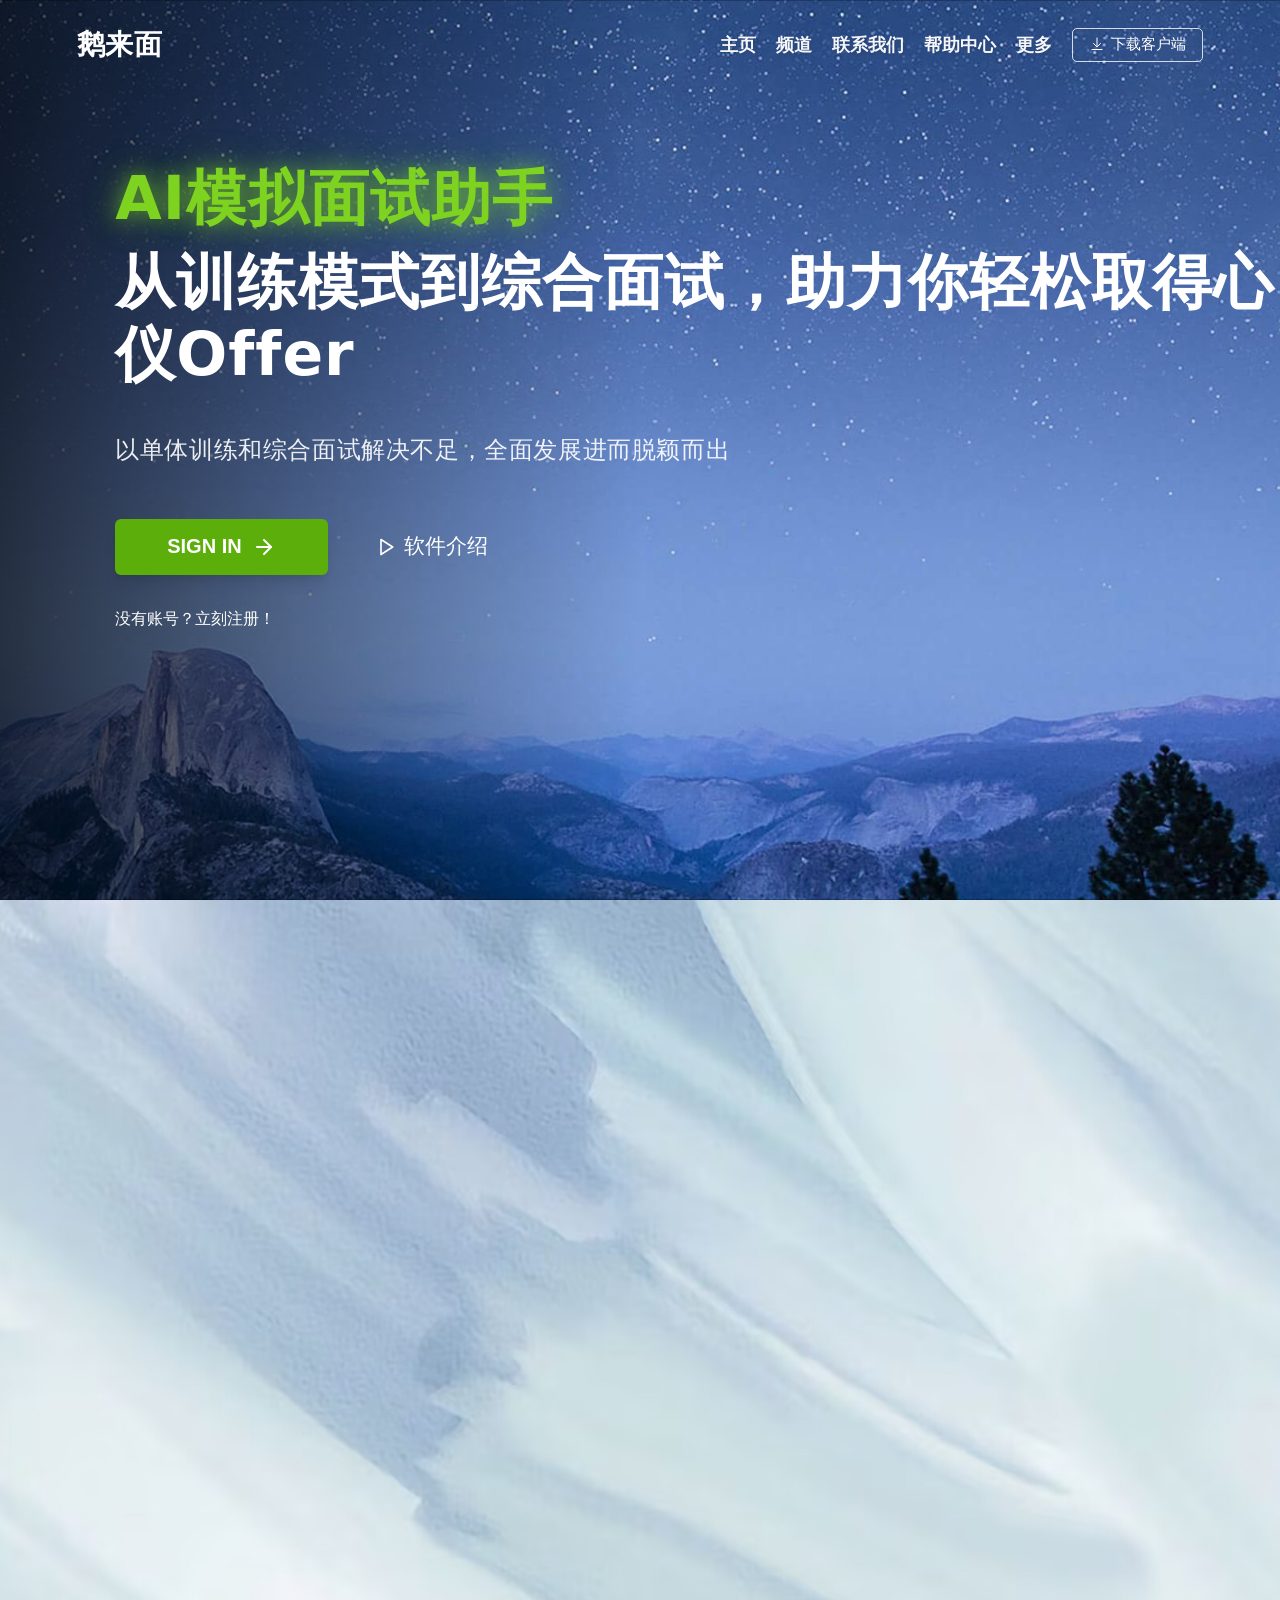
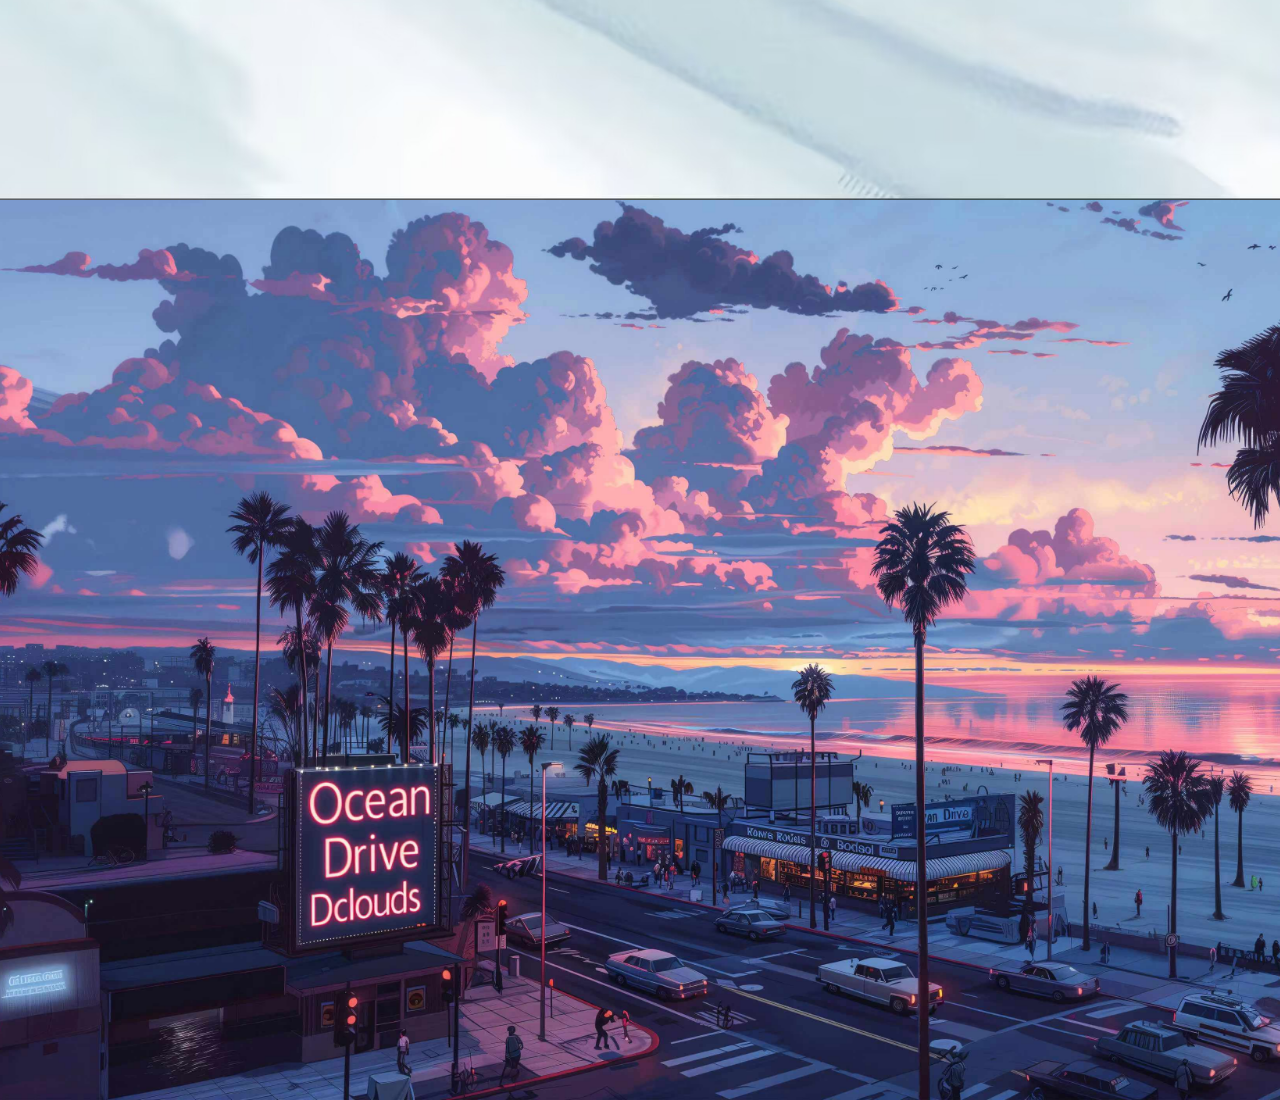
==== login-page/login.html @ 5c439daf "132 12" ====
<!doctype html>
<html lang="zh-CN">
<head>
  <meta charset="utf-8">
  <meta name="viewport" content="width=device-width, initial-scale=1">
  <title>鹅来面</title>
  <link rel="preload" as="image" href="../static/images/default-image-7(1)(1).png">
  <link rel="stylesheet" href="login.css">
</head>
<body class="page page--login">
  <div class="bg" aria-hidden="true"></div>

  <header class="header">
    <div class="header__inner">
      <div class="brand">鹅来面</div>
      <nav class="nav" aria-label="主导航">
        <ul class="nav__list">
          <li class="nav__item"><a class="nav__link" href="#">主页</a></li>
          <li class="nav__item"><a class="nav__link" href="#">频道</a></li>
          <li class="nav__item"><a class="nav__link" href="#">联系我们</a></li>
          <li class="nav__item"><a class="nav__link" href="#">帮助中心</a></li>
          <li class="nav__item"><a class="nav__link" href="#">更多</a></li>
          <li class="nav__item nav__item--download">
            <a class="nav__download" href="#" data-download-btn>
              <span class="nav__download-icon" aria-hidden="true">
                <svg width="16" height="16" viewBox="0 0 16 16" fill="none" xmlns="http://www.w3.org/2000/svg" role="img" focusable="false">
                  <path d="M8 1v8" stroke="currentColor" stroke-width="1" stroke-linecap="round"/>
                  <path d="M4.5 6.5 8 9.9l3.5-3.4" stroke="currentColor" stroke-width="1" stroke-linecap="round" stroke-linejoin="round"/>
                  <path d="M3 12.5h10" stroke="currentColor" stroke-width="1" stroke-linecap="round"/>
                </svg>
              </span>
              <span class="nav__download-text">下载客户端</span>
            </a>
          </li>
        </ul>
      </nav>
    </div>
  </header>

  <main class="hero" role="main">
    <div class="hero__content">
      <div class="hero__text-block">
        <h1 class="hero__heading-group">
          <div class="hero__title">AI模拟面试助手</div>
          <div class="hero__subtitle">从训练模式到综合面试，助力你轻松取得心仪Offer</div>
        </h1>
        <p class="hero__desc">以单体训练和综合面试解决不足，全面发展进而脱颖而出</p>
      </div>
      <div class="hero__actions">
        <button class="btn btn--primary hero__cta" type="button" data-sign-in>
          <span class="btn__text">SIGN IN</span>
          <span class="btn__icon" aria-hidden="true">
            <svg xmlns="http://www.w3.org/2000/svg" width="24" height="24" viewBox="0 0 24 24" fill="none" stroke="currentColor" stroke-width="2" stroke-linecap="round" stroke-linejoin="round" class="lucide lucide-arrow-right w-6 h-6 ml-2" aria-hidden="true"><path d="M5 12h14"></path><path d="m12 5 7 7-7 7"></path></svg>
          </span>
        </button>
        <div class="hero__intro">
          <span class="hero__intro-icon" aria-hidden="true">
            <svg xmlns="http://www.w3.org/2000/svg" width="20" height="20" viewBox="0 0 24 24" fill="none" stroke="currentColor" stroke-width="2" stroke-linecap="round" stroke-linejoin="round" class="lucide lucide-play w-5 h-5 mr-2"><polygon points="6 3 20 12 6 21 6 3"/></svg>
          </span>
          <span class="hero__intro-text">软件介绍</span>
        </div>
      </div>
      <p class="hero__register">没有账号？<a class="hero__register-link" href="#" data-register>立刻注册！</a></p>
    </div>
  </main>

  <section class="scroll-background" aria-hidden="true"></section>

  <!-- 新增：第二个滚动可见背景图 -->
  <section class="scroll-background-2" aria-hidden="true"></section>

  <!-- 登录弹窗容器 -->
  <div class="login-overlay" aria-hidden="true" id="login-overlay">
    <div class="login-card">
      <h2 class="login-title">LOGIN</h2>
      <form class="login-form" id="login-form">
        <div class="input-group">
          <input type="text" placeholder="User" class="login-input" id="email" required>
        </div>
        <div class="input-group">
          <input type="password" placeholder="Password" class="login-input" id="password" required>
          <span class="input-icon">
            <svg xmlns="http://www.w3.org/2000/svg" width="16" height="16" viewBox="0 0 24 24" fill="none" stroke="currentColor" stroke-width="2" stroke-linecap="round" stroke-linejoin="round" class="text-gray-400"><rect width="18" height="12" x="3" y="6" rx="2" ry="2"/><path d="M2 10h20"/><path d="M6 14h2"/><path d="M10 14h2"/><path d="M14 14h2"/><path d="M18 14h2"/><path d="M10 18h4"/></svg>
          </span>
        </div>
        
        <div class="login-options">
          <label class="toggle-switch">
            <input type="checkbox">
            <span class="toggle-slider"></span>
            <span class="toggle-label">REMEMBER ME</span>
          </label>
          <a href="#" class="forgot-link">FORGOT PASSWORD?</a>
        </div>

        <button type="submit" class="btn btn--primary login-submit-btn">SIGN IN</button>
      </form>
    </div>
    <!-- 点击背景返回 -->
    <div class="login-backdrop-click-area" id="login-backdrop"></div>
  </div>

  <!-- 返回顶部按钮 -->
  <button id="back-to-top" class="back-to-top" aria-label="返回顶部" hidden>
    <svg xmlns="http://www.w3.org/2000/svg" width="24" height="24" viewBox="0 0 24 24" fill="none" stroke="currentColor" stroke-width="2" stroke-linecap="round" stroke-linejoin="round">
      <path d="m18 15-6-6-6 6"/>
    </svg>
    <span class="sr-only">返回顶部</span>
  </button>

  <script src="login.js" defer></script>
</body>
</html>
---- login-page/login.css ----
/* Reset */
*,
*::before,
*::after { box-sizing: border-box }
html, body { height: 100% }
body {
  margin: 0;
  color: #fff;
  background: #000;
  font-family: -apple-system, BlinkMacSystemFont, "PingFang SC", "Noto Sans SC",
    "Source Han Sans SC", "Microsoft YaHei", system-ui, Arial, Helvetica, sans-serif;
  line-height: 1.5;
  -webkit-font-smoothing: antialiased;
  -moz-osx-font-smoothing: grayscale;
  overflow-x: hidden;
}

/* Background image + left 40% gradient mask */
.bg {
  position: absolute;
  inset: 0;
  z-index: -1;
  background-image: url("../static/images/default-image-7(1)(1).png");
  background-size: cover;
  background-position: center center;
  background-repeat: no-repeat;
}
.bg::after {
  content: "";
  position: absolute;
  left: 0;
  top: 0;
  width: 50vw; /* 左侧 50% */
  height: 100%;
  pointer-events: none;
  background: linear-gradient(90deg, rgba(0,0,0,0.7) 0%, rgba(0,0,0,0) 100%);
}

/* Header */
.header {
  position: absolute;
  left: 0;
  top: 0;
  width: 100%;
}
.header__inner {
  display: flex;
  align-items: center;
  justify-content: space-between;
  padding: 24px clamp(48px, 6vw, 80px); /* 进一步增加左右边距 */
}
.brand {
  font-weight: 800;
  font-size: clamp(22px, 2.2vw, 28px);
  color: #fff;
  letter-spacing: 0.02em;
}
.nav__list {
  display: flex;
  align-items: center;
  gap: 20px;
  flex-wrap: wrap;
  margin: 0;
  padding: 0;
  list-style: none;
}
.nav__link {
  color: #fff;
  text-decoration: none;
  font-weight: 600; /* 600-700, Semi-Bold */
  font-size: clamp(16px, 1.4vw, 18px); /* 16-18px */
  opacity: 0.95;
  text-shadow: 1px 1px 3px rgba(0,0,0,0.15); /* 柔和文字阴影 */
  -webkit-font-smoothing: antialiased; /* 抗锯齿 */
  -moz-osx-font-smoothing: grayscale;
}
.nav__link:hover { opacity: 0.8 }
.nav__item--download .nav__download {
  display: inline-flex;
  align-items: center;
  gap: 6px;
  padding: 8px 16px; /* 增加内边距，至少16px */
  border: 0.5px solid rgba(255, 255, 255, 0.8); /* 边框变细，增加透明度 */
  border-radius: 5px;
  color: #fff;
  text-decoration: none;
  font-size: clamp(14px, 1.2vw, 16px);
  line-height: 1;
}
.nav__download-icon {
  display: inline-flex;
  width: 16px;
  height: 16px;
  color: #fff;
}

/* Hero */
.hero {
  position: relative;
  min-height: 100vh;
  display: flex;
  align-items: flex-start;
  justify-content: flex-start;
}
.hero__content {
  position: relative;
  top: 18vh;
  margin-left: clamp(3.6rem, 9vw, 7.2rem); /* 1.8倍于原值: ml-8 (2rem) -> 3.6rem */
  max-width: 100%;
  padding-bottom: 80px;
  min-height: 500px;
}
.hero__text-block {
  margin-bottom: 3rem; /* mb-12 */
}
.hero__heading-group {
  margin: 0 0 2.5rem 0; /* mb-10 */
  line-height: 1.25; /* leading-tight */
}
.hero__title {
  /* text-4xl (2.25rem) to md:text-6xl (3.75rem) */
  font-size: clamp(2.25rem, 5vw, 3.75rem);
  font-weight: 700;
  margin-bottom: 0.75rem; /* mb-3 */
  color: #7ED321; /* Keeping brand color, reference had var(--color-Primary-300) */
  text-shadow: 0 0 20px rgba(126, 211, 33, 0.6), 0 0 40px rgba(126, 211, 33, 0.3), 0 0 60px rgba(126, 211, 33, 0.1);
  letter-spacing: 1.2px;
  line-height: 1.2;
}
.hero__subtitle {
  /* Reference was inside h1, text-white */
  font-size: clamp(2.25rem, 5vw, 3.75rem); /* Inherits from h1 size logic in reference structure */
  font-weight: 700;
  color: #fff;
  letter-spacing: 1px;
  line-height: 1.2;
  margin: 0;
}
.hero__desc {
  /* text-xl (1.25rem) to md:text-2xl (1.5rem) */
  font-size: clamp(1.25rem, 2vw, 1.5rem);
  margin-bottom: 3rem; /* mb-12 */
  color: rgba(255, 255, 255, 0.9); /* text-white/90 */
  max-width: 48rem; /* max-w-3xl */
  letter-spacing: 0.6px;
  line-height: 1.7;
}
.hero__actions {
  display: flex;
  flex-direction: column;
  align-items: flex-start;
  gap: 1rem; /* space-y-4 */
}
@media (min-width: 640px) {
  .hero__actions {
    flex-direction: row;
    align-items: center;
    gap: 1.5rem; /* sm:space-x-6 */
  }
}
.btn {
  appearance: none;
  border: 0;
  cursor: pointer;
  display: inline-flex;
  align-items: center;
  justify-content: center;
  gap: 0.625rem; /* 增加间距 */
  border-radius: 0.375rem; /* rounded-md */
  font-weight: 600; /* font-semibold */
  /* 字号提升1-2级: 1.125rem (18px) -> 1.25rem (20px) */
  font-size: 1.25rem;
  /* 增加padding以扩大按钮尺寸 */
  padding: 1.25rem 3.25rem;
  /* 最小尺寸控制 */
  min-width: 44px;
  min-height: 44px;
  /* 高度增加: 2.75rem -> 3.5rem (56px) */
  height: 3.5rem; 
  box-shadow: 0 10px 15px -3px rgba(0, 0, 0, 0.1), 0 4px 6px -2px rgba(0, 0, 0, 0.05); /* shadow-lg */
  transition: all 0.2s;
  width: 100%;
}
@media (min-width: 640px) {
  .btn { 
    width: auto;
    /* 桌面端最小尺寸 */
    min-width: 48px;
    min-height: 48px;
  }
}
.btn--primary {
  background: #5CAF0A; /* Matches bg-primary */
  color: #fff;
}
.btn--primary:hover { 
  filter: brightness(0.92);
  transform: scale(1.05); /* hover:scale-105 */
  box-shadow: 0 20px 25px -5px rgba(0, 0, 0, 0.1), 0 10px 10px -5px rgba(0, 0, 0, 0.04); /* hover:shadow-xl */
}

.btn__icon {
  display: inline-flex;
  align-items: center; /* 垂直居中 */
  width: 1.5rem; /* w-6 (24px), 1.25rem * 1.2 = 1.5rem */
  height: 1.5rem;
  color: #fff;
}

/* 软件介绍按钮 */
.hero__intro {
  display: inline-flex;
  align-items: center;
  gap: 0.5rem;
  font-size: 1.3rem; /* 稍微加大字号，比 1.25rem (20px) 稍大，约 20.8px */
  font-weight: 400; /* 不加粗 */
  color: #fff;
  text-decoration: none;
  cursor: pointer;
  transition: all 0.2s ease-in-out; /* 添加 transition 以支持字号和透明度的平滑过渡 */
  margin-left: 1.5rem; /* 增加离左侧（按钮）的距离，gap 之外的额外间距 */
}
.hero__intro:hover { 
  opacity: 0.8;
  transform: scale(1.05); /* 鼠标悬浮时整体微微放大，包括字号视觉效果 */
}

/* 翻转图标 */
.hero__intro-icon svg {
  transition: transform 0.3s ease-in-out;
}
.hero__intro:hover .hero__intro-icon svg,
.hero__intro-icon.rotate-down svg {
  transform: rotate(90deg);
}

.hero__intro-icon {
  display: inline-flex;
  width: 1.25rem; /* w-5 */
  height: 1.25rem; /* h-5 */
  color: #fff;
}

.hero__register {
  margin-top: 1.5rem; /* mt-6 */
  font-size: 1rem; /* text-base */
  color: #fff;
}
.hero__register-link {
  color: #fff;
  text-decoration: none; /* 移除默认下划线 */
  cursor: pointer;
  display: inline-flex;
  align-items: center;
  justify-content: center;
  height: 2.5rem; /* h-10 */
  padding: 0.5rem 0; /* 移除左右内边距，使内容宽度仅包含文字 */
  font-weight: 500; /* font-medium */
  position: relative;
}

.hero__register-link::after {
  content: '';
  position: absolute;
  left: 0;
  bottom: 0.5rem; /* 调整下划线位置 */
  width: 0;
  height: 1px;
  background-color: #fff;
  transition: width 0.3s ease-in-out;
}

.hero__register-link:hover::after {
  width: 100%;
}

.hero__register-link:hover {
  text-decoration: none;
}

/* Responsive ≤768px */
@media (max-width: 768px) {
  .header__inner { padding: 14px 20px }
  .nav__list { gap: 12px }
  .nav__item--download .nav__download { 
    padding: 6px 12px; /* 移动端适配为12px */
  }
  .hero__content { 
    top: 16vh; 
    margin-left: 20px; 
    max-width: 90vw;
    min-height: auto; /* 移动端重置高度 */
    padding-bottom: 40px; /* 移动端减少底部间距 */
  }
}

/* Reduce motion */
@media (prefers-reduced-motion: reduce) {
  * { scroll-behavior: auto }
}

/* Scroll Background Section */
.scroll-background {
  min-height: 100vh;
  width: 100%;
  position: relative;
  z-index: 0; /* Ensure it sits above the fixed -1 background */
  background-color: #000; /* Fallback color */
  background-size: cover;
  background-position: center;
  background-repeat: no-repeat;
  /* Image will be loaded via JS to avoid initial performance hit */
}

.scroll-background.lazy-loaded {
  background-image: url("../static/images/FF614036F16DA37A6AE159D0ECF5AD01.jpg");
}

/* Animation Classes */
.slide-out-left {
  transform: translateX(-120vw) !important;
  opacity: 0;
  transition: transform 400ms ease-out, opacity 400ms ease-out;
}

.slide-out-right {
  transform: translateX(120vw) !important;
  opacity: 0;
  transition: transform 400ms ease-out, opacity 400ms ease-out;
}

/* Background Animation */
.bg {
  transition: transform 400ms ease;
  transform-origin: center center;
}

.bg.bg-animate {
  transform: scale(1.08); /* 放大 1.05-1.08 */
  filter: brightness(1.1); /* 恢复明亮 */
}

.bg::after {
  transition: width 400ms linear; /* 线性擦除 */
}

.bg.bg-animate::after {
  width: 0; /* 宽度变0，从左到右擦除？不，原样式 left:0 width:50vw */
  /* 如果要从右向左擦除，即左边不动，右边收缩。width 变 0 即可。 */
  /* 原始：left:0, width: 50vw. 变 width:0 -> 向左收缩。符合 "从右向左执行线性擦除" */
}

/* Login Overlay & Card - Pixel Perfect Implementation */
.login-overlay {
  position: fixed;
  inset: 0;
  z-index: 1000;
  display: flex;
  align-items: center;
  justify-content: center;
  opacity: 0;
  pointer-events: none;
  transition: opacity 150ms ease;
  background-color: transparent; /* No background color on overlay itself */
}

.login-overlay.is-active {
  opacity: 1;
  pointer-events: auto;
}

.login-backdrop-click-area {
  position: absolute;
  inset: 0;
  z-index: -1;
}

.login-card {
  background: #FFFFFF;
  border-radius: 8px; /* Small radius ~8-12px */
  padding: 48px 100px; /* Increased padding again (80px -> 100px) */
  width: 568px; /* Increased width (528px -> 568px) to maintain content width */
  max-width: 90vw;
  box-shadow: 0 10px 30px rgba(0,0,0,0.08); /* Subtle shadow */
  transform: scale(0.9);
  opacity: 0;
  transition: transform 150ms ease-out, opacity 150ms ease-out;
  text-align: center;
  display: flex;
  flex-direction: column;
}

.login-overlay.is-active .login-card {
  transform: scale(1.25); /* 等比例放大 1.25 倍 */
  opacity: 1;
}

.login-title {
  font-family: sans-serif;
  font-size: 32px; /* Large ~28-34px */
  font-weight: 800; /* Heavy bold */
  color: #1E2326; /* Dark gray/black */
  margin: 0 0 36px 0; /* ~30-40px spacing */
  letter-spacing: 2px;
  text-transform: uppercase;
  line-height: 1.2;
}

.input-group {
  position: relative;
  margin-bottom: 16px; /* ~12-16px vertical gap */
  width: 100%;
}

.login-input {
  width: 100%;
  height: 48px; /* ~44-50px */
  border-radius: 24px; /* Fully rounded pill */
  border: none;
  background: #F2F4F6; /* Very light gray */
  padding: 0 24px; /* Horizontal padding */
  font-family: sans-serif;
  font-size: 14px;
  color: #333333;
  outline: none;
  transition: background-color 0.2s;
}

.login-input:hover {
  background: #E8EAEC;
  box-shadow: 0 0 0 1px rgba(0,0,0,0.05);
}

.login-input:focus {
  background: #E8EAEC;
}

/* Hide icon when input has content */
.login-input:not(:placeholder-shown) + .input-icon {
  display: none;
}

.login-input::placeholder {
  color: #AEB5BB; /* Mid-gray placeholder */
}

.input-icon {
  position: absolute;
  right: 20px;
  top: 50%;
  transform: translateY(-50%);
  color: #AEB5BB; /* Light gray icon */
  display: flex;
  pointer-events: none;
}

.login-options {
  display: flex;
  align-items: center;
  justify-content: space-between;
  margin: 20px 0 28px 0; /* ~20px top, ~28px bottom */
  padding: 0 4px;
  width: 100%;
}

.toggle-switch {
  display: flex;
  align-items: center;
  gap: 10px;
  cursor: pointer;
}

.toggle-switch input {
  display: none;
}

.toggle-slider {
  width: 32px;
  height: 18px;
  background: #E2E5E8; /* Light gray track */
  border-radius: 9px;
  position: relative;
  transition: background 0.2s;
}

.toggle-slider::before {
  content: '';
  position: absolute;
  left: 2px;
  top: 2px;
  width: 14px;
  height: 14px;
  background: #FFFFFF;
  border-radius: 50%;
  transition: transform 0.2s;
  box-shadow: 0 1px 2px rgba(0,0,0,0.1);
}

.toggle-switch input:checked + .toggle-slider {
  background: #22C45F; /* Active green */
}

.toggle-switch input:checked + .toggle-slider::before {
  transform: translateX(14px);
}

.toggle-label {
  font-size: 11px;
  font-weight: 600;
  color: #B9C0C6; /* Light gray text */
  letter-spacing: 0.5px;
  text-transform: uppercase;
}

.forgot-link {
  font-size: 11px;
  font-weight: 700;
  color: #25C4A0; /* Teal/Green accent */
  text-decoration: none;
  letter-spacing: 0.5px;
  text-transform: uppercase;
  transition: color 0.2s;
}

.forgot-link:hover {
  color: #1EA882;
}

.login-submit-btn {
  width: 100%;
  height: 48px; /* ~48-56px */
  border-radius: 24px; /* Fully rounded pill */
  font-family: sans-serif;
  font-size: 14px;
  font-weight: 700;
  letter-spacing: 1px;
  text-transform: uppercase;
  background: #22C45F; /* Vibrant green */
  color: #FFFFFF;
  border: none;
  cursor: pointer;
  box-shadow: 0 4px 12px rgba(34, 196, 95, 0.25);
  transition: background-color 0.2s, transform 0.1s;
}

.login-submit-btn:hover {
  background: #1EB055;
  transform: translateY(-1px);
}

.login-submit-btn:active {
  transform: translateY(0);
}

/* Responsive Breakpoints */
@media (max-width: 768px) {
  .login-card {
    width: 90vw;
    padding: 40px 32px;
  }
  /* 移动端保持原始比例，避免溢出 */
  .login-overlay.is-active .login-card {
    transform: scale(1);
  }
  .login-title {
    font-size: 28px;
    margin-bottom: 28px;
  }
}

@media (max-width: 375px) {
  .login-card {
    padding: 32px 24px;
  }
  .login-title {
    font-size: 24px;
    margin-bottom: 24px;
  }
  .login-input, .login-submit-btn {
    height: 44px;
  }
}

/* Second Scroll Background Section */
.scroll-background-2 {
  min-height: 100vh;
  width: 100%;
  position: relative;
  z-index: 0;
  background-color: #000;
  background-size: cover;
  background-position: center;
  background-repeat: no-repeat;
}

.scroll-background-2.lazy-loaded {
  background-image: url("../static/images/【哲风壁纸】2024-10-23 19_59_25(1).png");
}

/* 返回顶部按钮 */
.back-to-top {
  position: fixed;
  bottom: 2rem;
  right: 2rem;
  z-index: 9999; /* 层级最高 */
  width: 3rem;
  height: 3rem;
  padding: 0;
  border: none;
  border-radius: 50%;
  background-color: rgba(255, 255, 255, 0.8); /* 80% 不透明度白色 */
  color: #333; /* 图标颜色改为深色以适应白色背景 */
  cursor: pointer;
  box-shadow: 0 4px 12px rgba(0, 0, 0, 0.15); /* 调整阴影 */
  display: flex;
  align-items: center;
  justify-content: center;
  opacity: 0;
  transform: translateY(20px);
  transition: opacity 0.3s ease, transform 0.3s ease, background-color 0.3s ease; /* 确保背景色过渡平滑 */
  pointer-events: none; /* 隐藏时不可点击 */
}

.back-to-top[hidden] {
  display: flex; /* 保持 flex 布局，通过 opacity 控制显示 */
}

.back-to-top.is-visible {
  opacity: 1;
  transform: translateY(0);
  pointer-events: auto;
}

.back-to-top:hover {
  background-color: rgba(255, 255, 255, 0.5); /* 悬浮时 50% 不透明度 */
  transform: translateY(-2px); /* 悬停上浮动效 */
  box-shadow: 0 6px 16px rgba(0, 0, 0, 0.2);
}

.back-to-top:active {
  transform: translateY(0);
  background-color: rgba(255, 255, 255, 0.6);
}

/* 优化 SVG 图标 */
.back-to-top svg {
  width: 24px;
  height: 24px;
  stroke-width: 2.5; /* 加粗线条 */
  stroke-linecap: round;
  stroke-linejoin: round;
  transition: transform 0.2s ease;
}

.back-to-top:hover svg {
  transform: scale(1.1); /* 悬浮时轻微放大 */
}

/* 辅助类：仅屏幕阅读器可见 */
.sr-only {
  position: absolute;
  width: 1px;
  height: 1px;
  padding: 0;
  margin: -1px;
  overflow: hidden;
  clip: rect(0, 0, 0, 0);
  white-space: nowrap;
  border-width: 0;
}

/* 响应式调整 */
@media (max-width: 768px) {
  .back-to-top {
    bottom: 1.5rem;
    right: 1.5rem;
    width: 2.5rem;
    height: 2.5rem;
  }
}
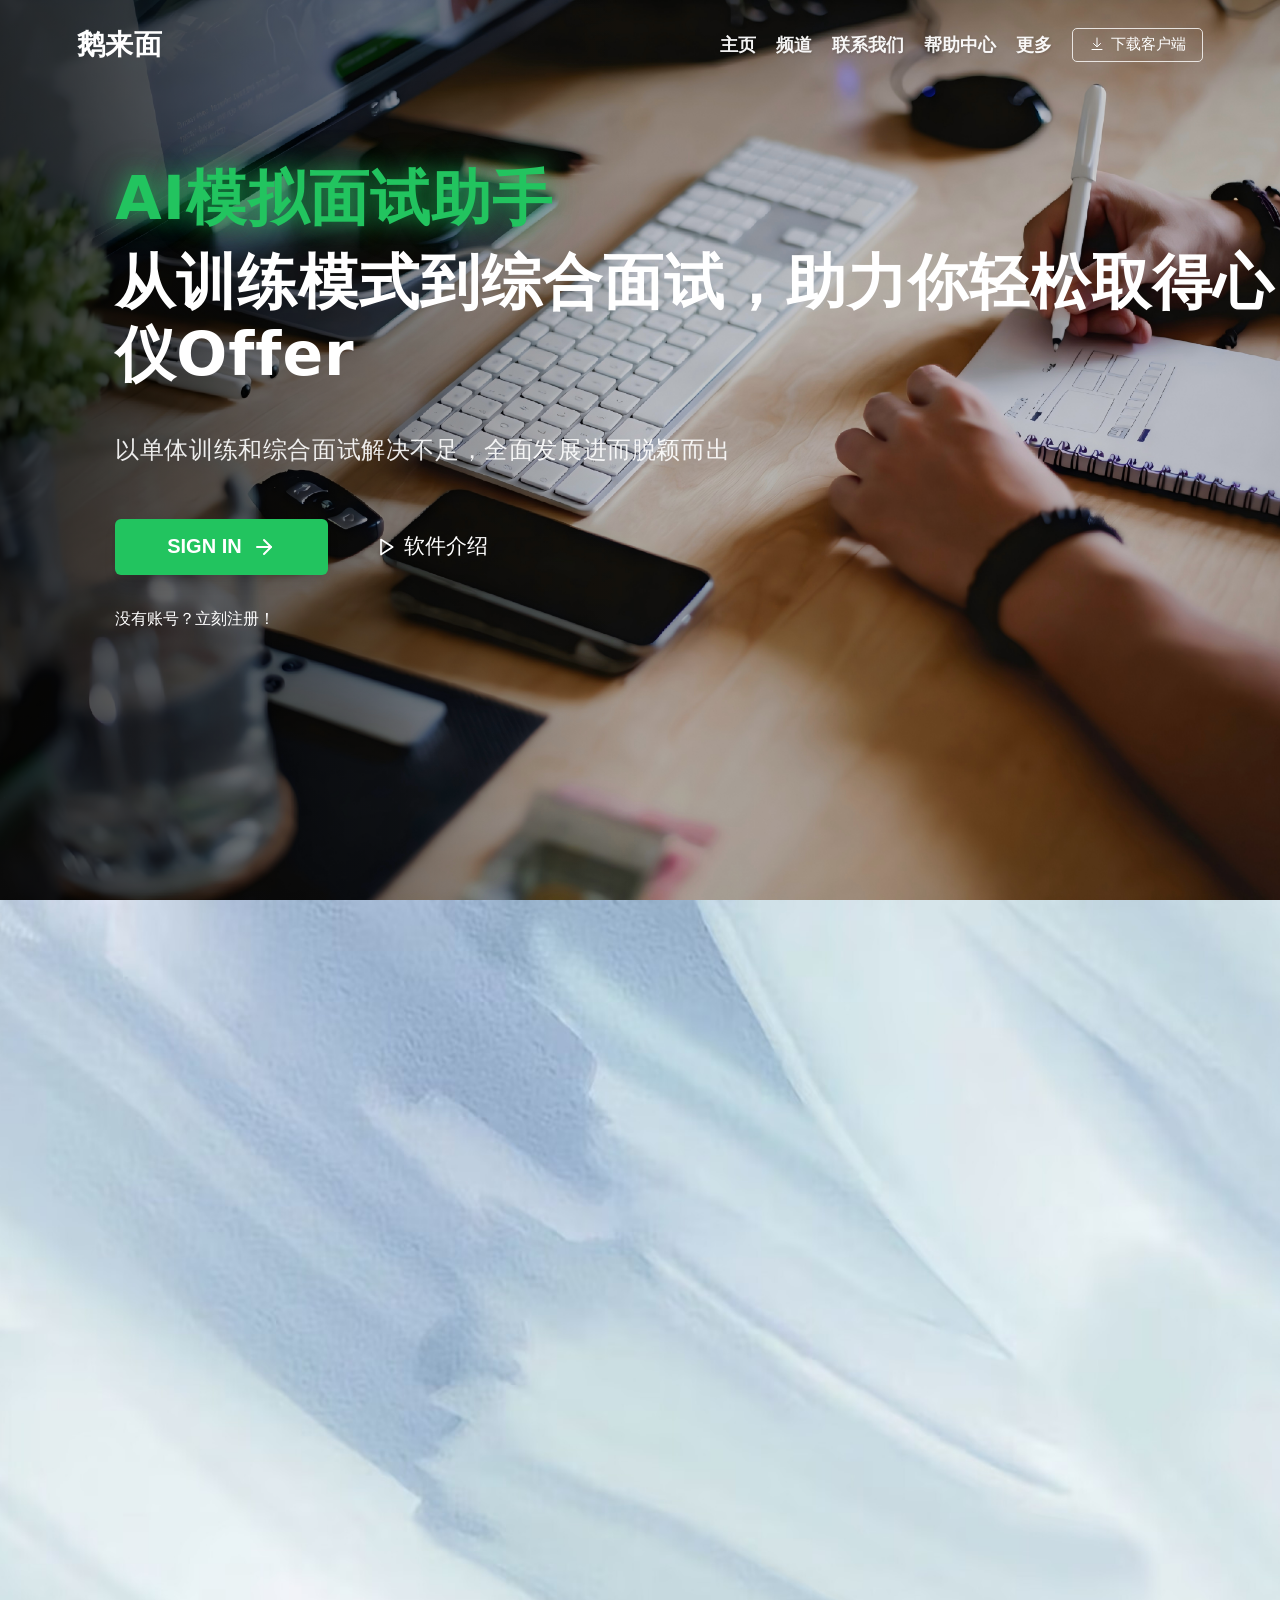
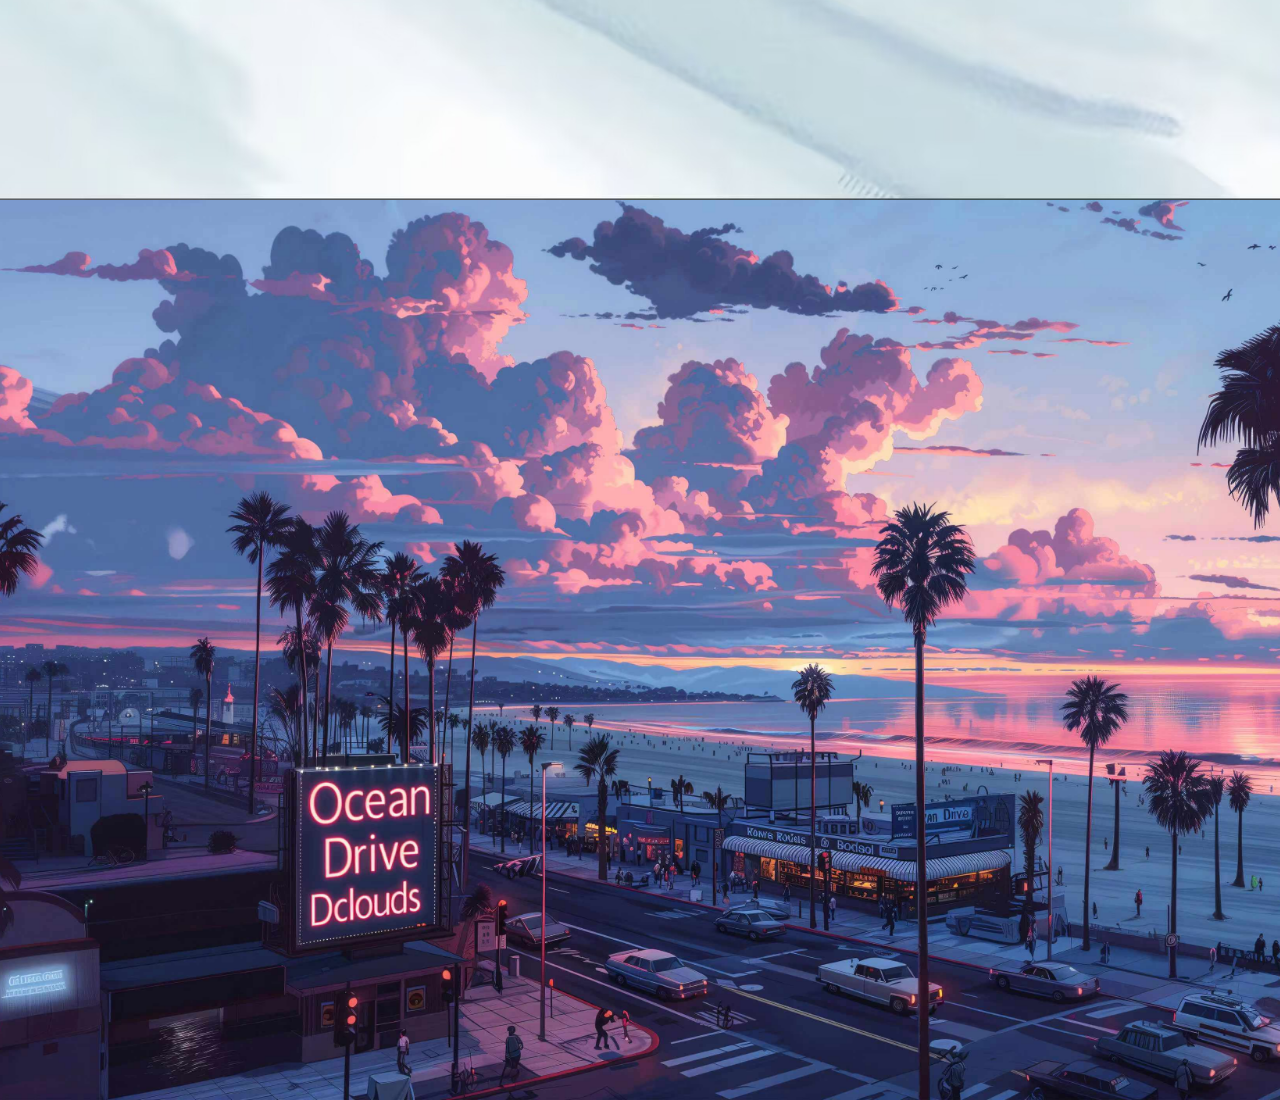
==== commit ce757504: "123 封面" ====
--- a/login-page/login.html
+++ b/login-page/login.html
@@ -4,7 +4,7 @@
   <meta charset="utf-8">
   <meta name="viewport" content="width=device-width, initial-scale=1">
   <title>鹅来面</title>
-  <link rel="preload" as="image" href="../static/images/default-image-7(1)(1).png">
+  <link rel="preload" as="image" href="../static/images/根据图片生成视频(1)(1).png">
   <link rel="stylesheet" href="login.css">
 </head>
 <body class="page page--login">
--- a/login-page/login.css
+++ b/login-page/login.css
@@ -20,7 +20,7 @@
   position: absolute;
   inset: 0;
   z-index: -1;
-  background-image: url("../static/images/default-image-7(1)(1).png");
+  background-image: url("../static/images/根据图片生成视频(1)(1).png");
   background-size: cover;
   background-position: center center;
   background-repeat: no-repeat;
@@ -122,8 +122,8 @@
   font-size: clamp(2.25rem, 5vw, 3.75rem);
   font-weight: 700;
   margin-bottom: 0.75rem; /* mb-3 */
-  color: #7ED321; /* Keeping brand color, reference had var(--color-Primary-300) */
-  text-shadow: 0 0 20px rgba(126, 211, 33, 0.6), 0 0 40px rgba(126, 211, 33, 0.3), 0 0 60px rgba(126, 211, 33, 0.1);
+  color: #22C45F; /* Emerald Green */
+  text-shadow: 0 0 20px rgba(34, 196, 95, 0.6), 0 0 40px rgba(34, 196, 95, 0.3), 0 0 60px rgba(34, 196, 95, 0.1);
   letter-spacing: 1.2px;
   line-height: 1.2;
 }
@@ -190,7 +190,7 @@
   }
 }
 .btn--primary {
-  background: #5CAF0A; /* Matches bg-primary */
+  background: #22C45F; /* Emerald Green */
   color: #fff;
 }
 .btn--primary:hover { 
@@ -360,7 +360,7 @@
   justify-content: center;
   opacity: 0;
   pointer-events: none;
-  transition: opacity 150ms ease;
+  transition: opacity 350ms cubic-bezier(0.4, 0, 0.2, 1);
   background-color: transparent; /* No background color on overlay itself */
 }
 
@@ -384,7 +384,7 @@
   box-shadow: 0 10px 30px rgba(0,0,0,0.08); /* Subtle shadow */
   transform: scale(0.9);
   opacity: 0;
-  transition: transform 150ms ease-out, opacity 150ms ease-out;
+  transition: transform 350ms cubic-bezier(0.4, 0, 0.2, 1), opacity 350ms cubic-bezier(0.4, 0, 0.2, 1);
   text-align: center;
   display: flex;
   flex-direction: column;
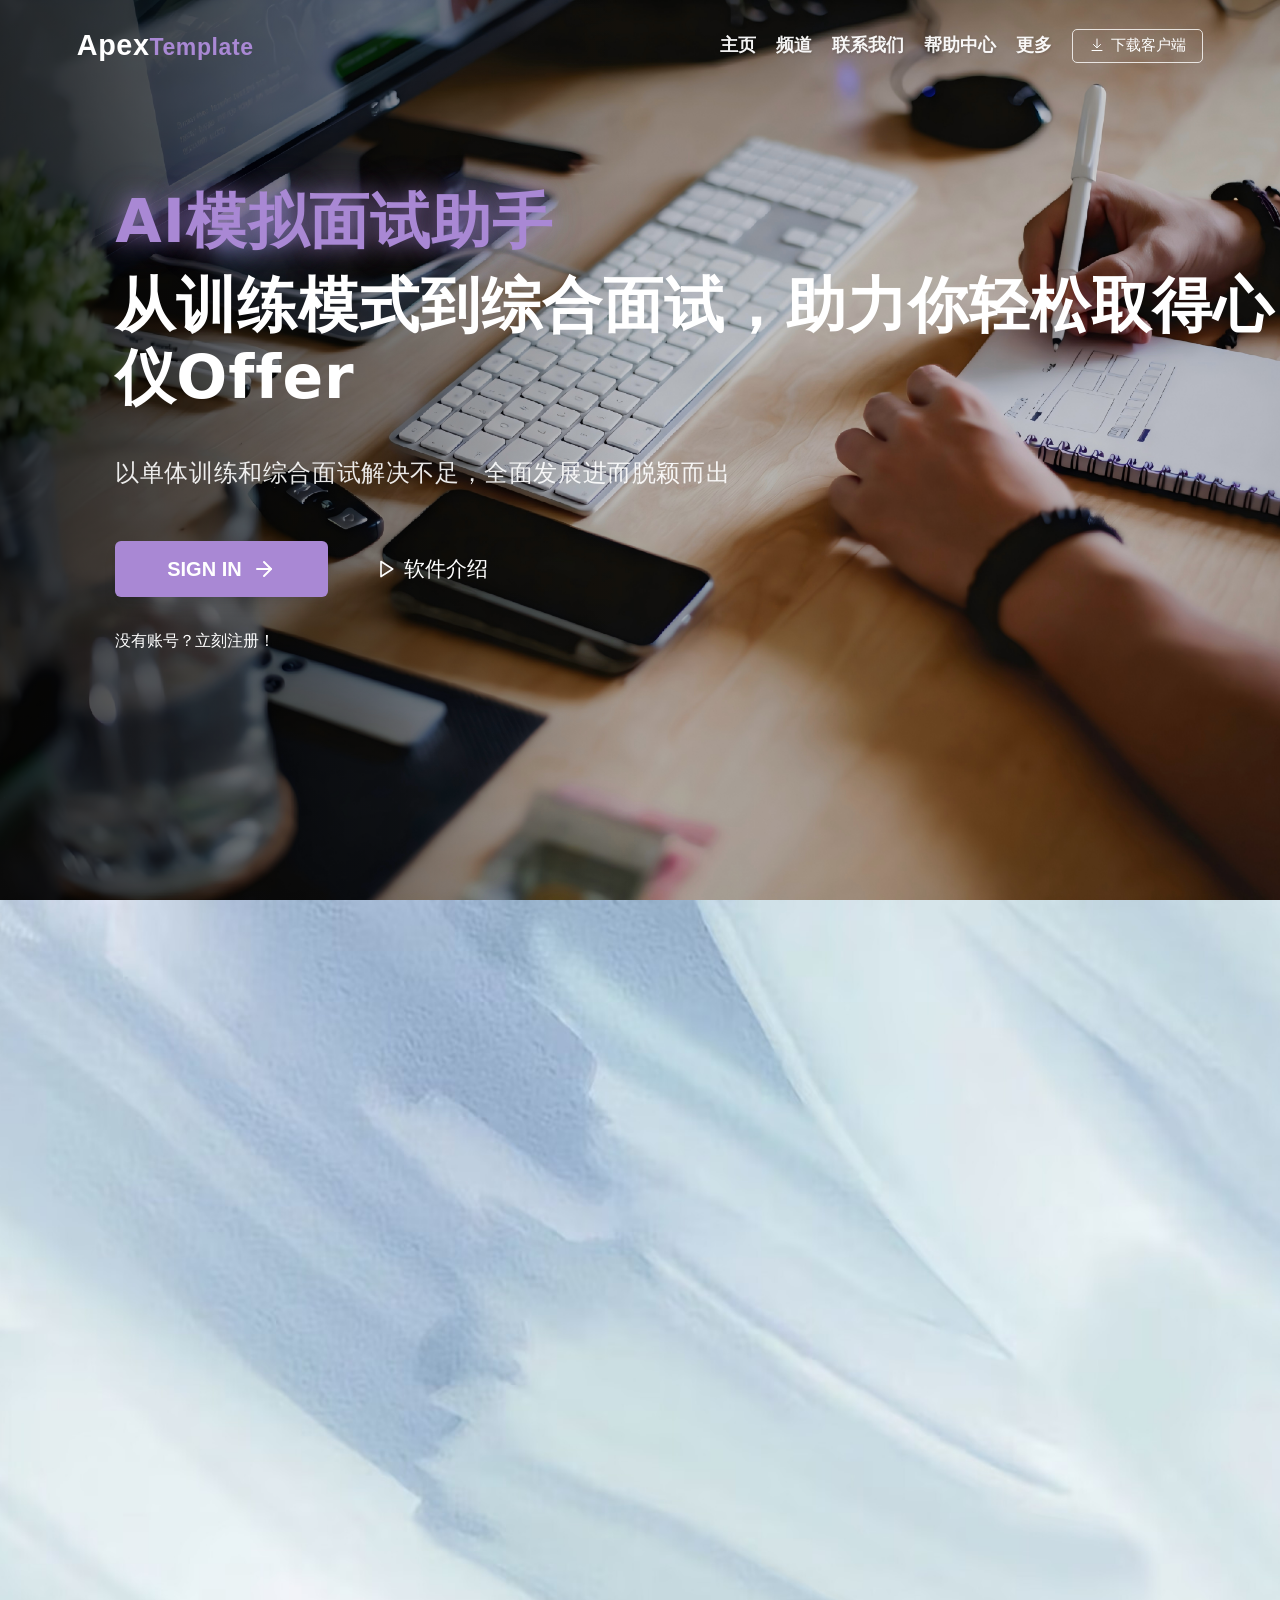
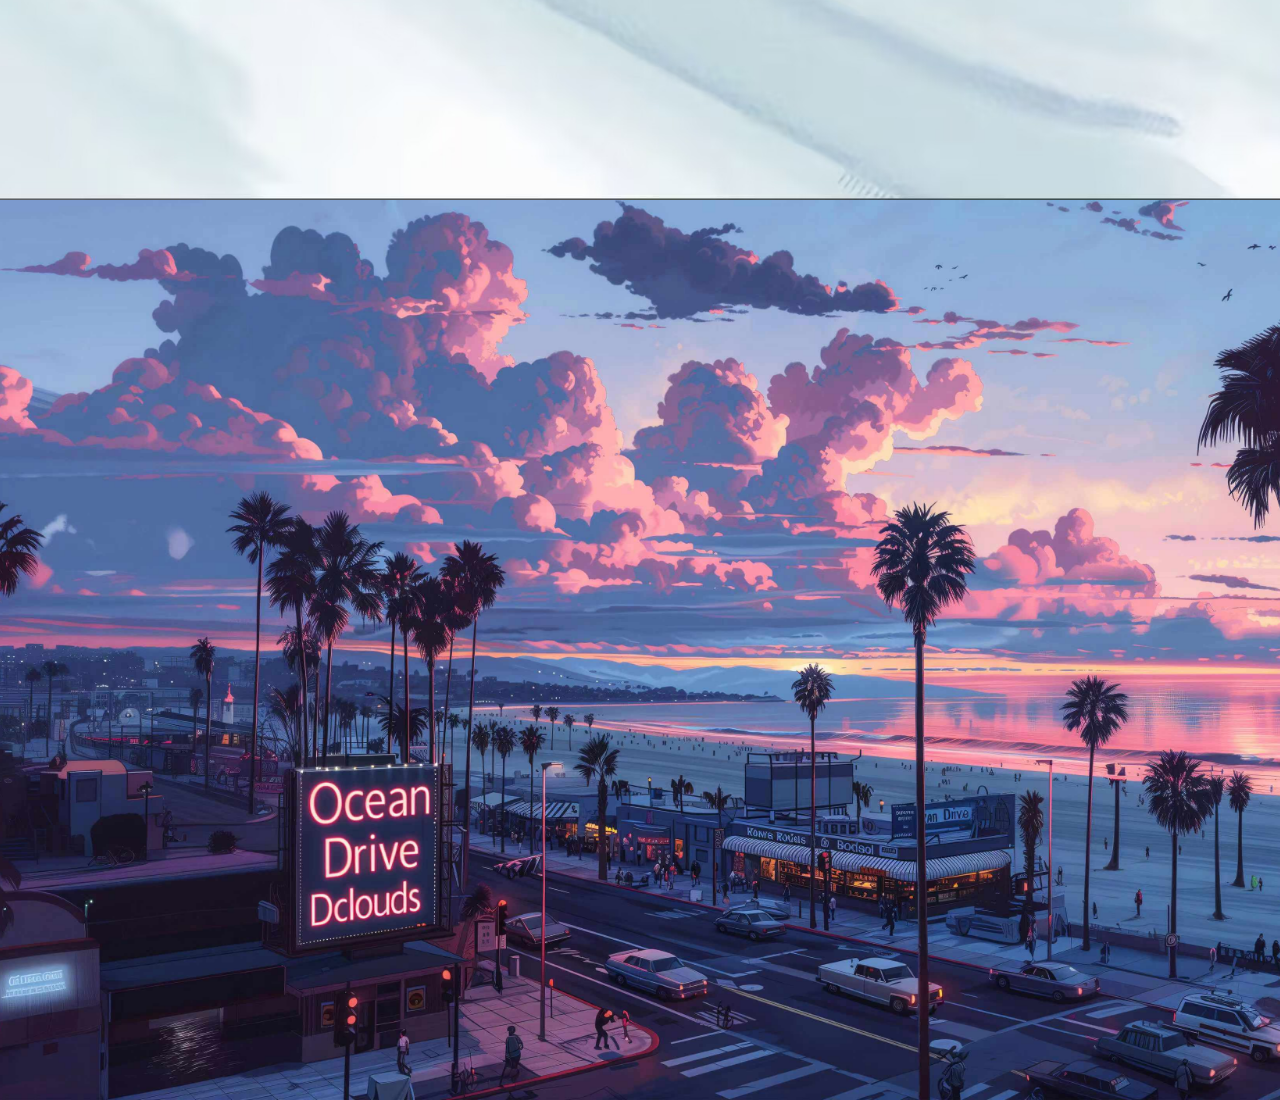
==== commit 5866dcc5: "1233 123" ====
--- a/login-page/login.html
+++ b/login-page/login.html
@@ -12,7 +12,7 @@
 
   <header class="header">
     <div class="header__inner">
-      <div class="brand">鹅来面</div>
+      <div class="brand">Apex<span class="logo-secondary">Template</span></div>
       <nav class="nav" aria-label="主导航">
         <ul class="nav__list">
           <li class="nav__item"><a class="nav__link" href="#">主页</a></li>
--- a/login-page/login.css
+++ b/login-page/login.css
@@ -50,11 +50,17 @@
   padding: 24px clamp(48px, 6vw, 80px); /* 进一步增加左右边距 */
 }
 .brand {
-  font-weight: 800;
-  font-size: clamp(22px, 2.2vw, 28px);
-  color: #fff;
+  font-family: 'Poppins', sans-serif;
+  font-weight: 700;
+  font-size: 1.8rem;
+  color: #ffffff;
   letter-spacing: 0.02em;
 }
+  .logo-secondary {
+    color: #A988D4;
+    font-weight: 700;
+    font-size: 1.44rem;
+  }
 .nav__list {
   display: flex;
   align-items: center;
@@ -104,7 +110,7 @@
 }
 .hero__content {
   position: relative;
-  top: 18vh;
+  top: 20.5vh;
   margin-left: clamp(3.6rem, 9vw, 7.2rem); /* 1.8倍于原值: ml-8 (2rem) -> 3.6rem */
   max-width: 100%;
   padding-bottom: 80px;
@@ -122,8 +128,8 @@
   font-size: clamp(2.25rem, 5vw, 3.75rem);
   font-weight: 700;
   margin-bottom: 0.75rem; /* mb-3 */
-  color: #22C45F; /* Emerald Green */
-  text-shadow: 0 0 20px rgba(34, 196, 95, 0.6), 0 0 40px rgba(34, 196, 95, 0.3), 0 0 60px rgba(34, 196, 95, 0.1);
+  color: #A988D4; /* Light Purple to match home page */
+  text-shadow: 0 0 20px rgba(169, 136, 212, 0.6), 0 0 40px rgba(169, 136, 212, 0.3), 0 0 60px rgba(169, 136, 212, 0.1);
   letter-spacing: 1.2px;
   line-height: 1.2;
 }
@@ -190,7 +196,7 @@
   }
 }
 .btn--primary {
-  background: #22C45F; /* Emerald Green */
+  background: #A988D4; /* Light Purple */
   color: #fff;
 }
 .btn--primary:hover { 
@@ -535,16 +541,16 @@
   font-weight: 700;
   letter-spacing: 1px;
   text-transform: uppercase;
-  background: #22C45F; /* Vibrant green */
+  background: #A988D4; /* Light Purple */
   color: #FFFFFF;
   border: none;
   cursor: pointer;
-  box-shadow: 0 4px 12px rgba(34, 196, 95, 0.25);
+  box-shadow: 0 4px 12px rgba(169, 136, 212, 0.25);
   transition: background-color 0.2s, transform 0.1s;
 }
 
 .login-submit-btn:hover {
-  background: #1EB055;
+  background: #172A4E; /* Dark Blue (Secondary Color) */
   transform: translateY(-1px);
 }
 
@@ -608,8 +614,8 @@
   padding: 0;
   border: none;
   border-radius: 50%;
-  background-color: rgba(255, 255, 255, 0.8); /* 80% 不透明度白色 */
-  color: #333; /* 图标颜色改为深色以适应白色背景 */
+  background-color: #A988D4; /* Light Purple */
+  color: #fff; /* White icon */
   cursor: pointer;
   box-shadow: 0 4px 12px rgba(0, 0, 0, 0.15); /* 调整阴影 */
   display: flex;
@@ -632,14 +638,14 @@
 }
 
 .back-to-top:hover {
-  background-color: rgba(255, 255, 255, 0.5); /* 悬浮时 50% 不透明度 */
+  background-color: #172A4E; /* Dark Blue */
   transform: translateY(-2px); /* 悬停上浮动效 */
   box-shadow: 0 6px 16px rgba(0, 0, 0, 0.2);
 }
 
 .back-to-top:active {
   transform: translateY(0);
-  background-color: rgba(255, 255, 255, 0.6);
+  background-color: #172A4E;
 }
 
 /* 优化 SVG 图标 */
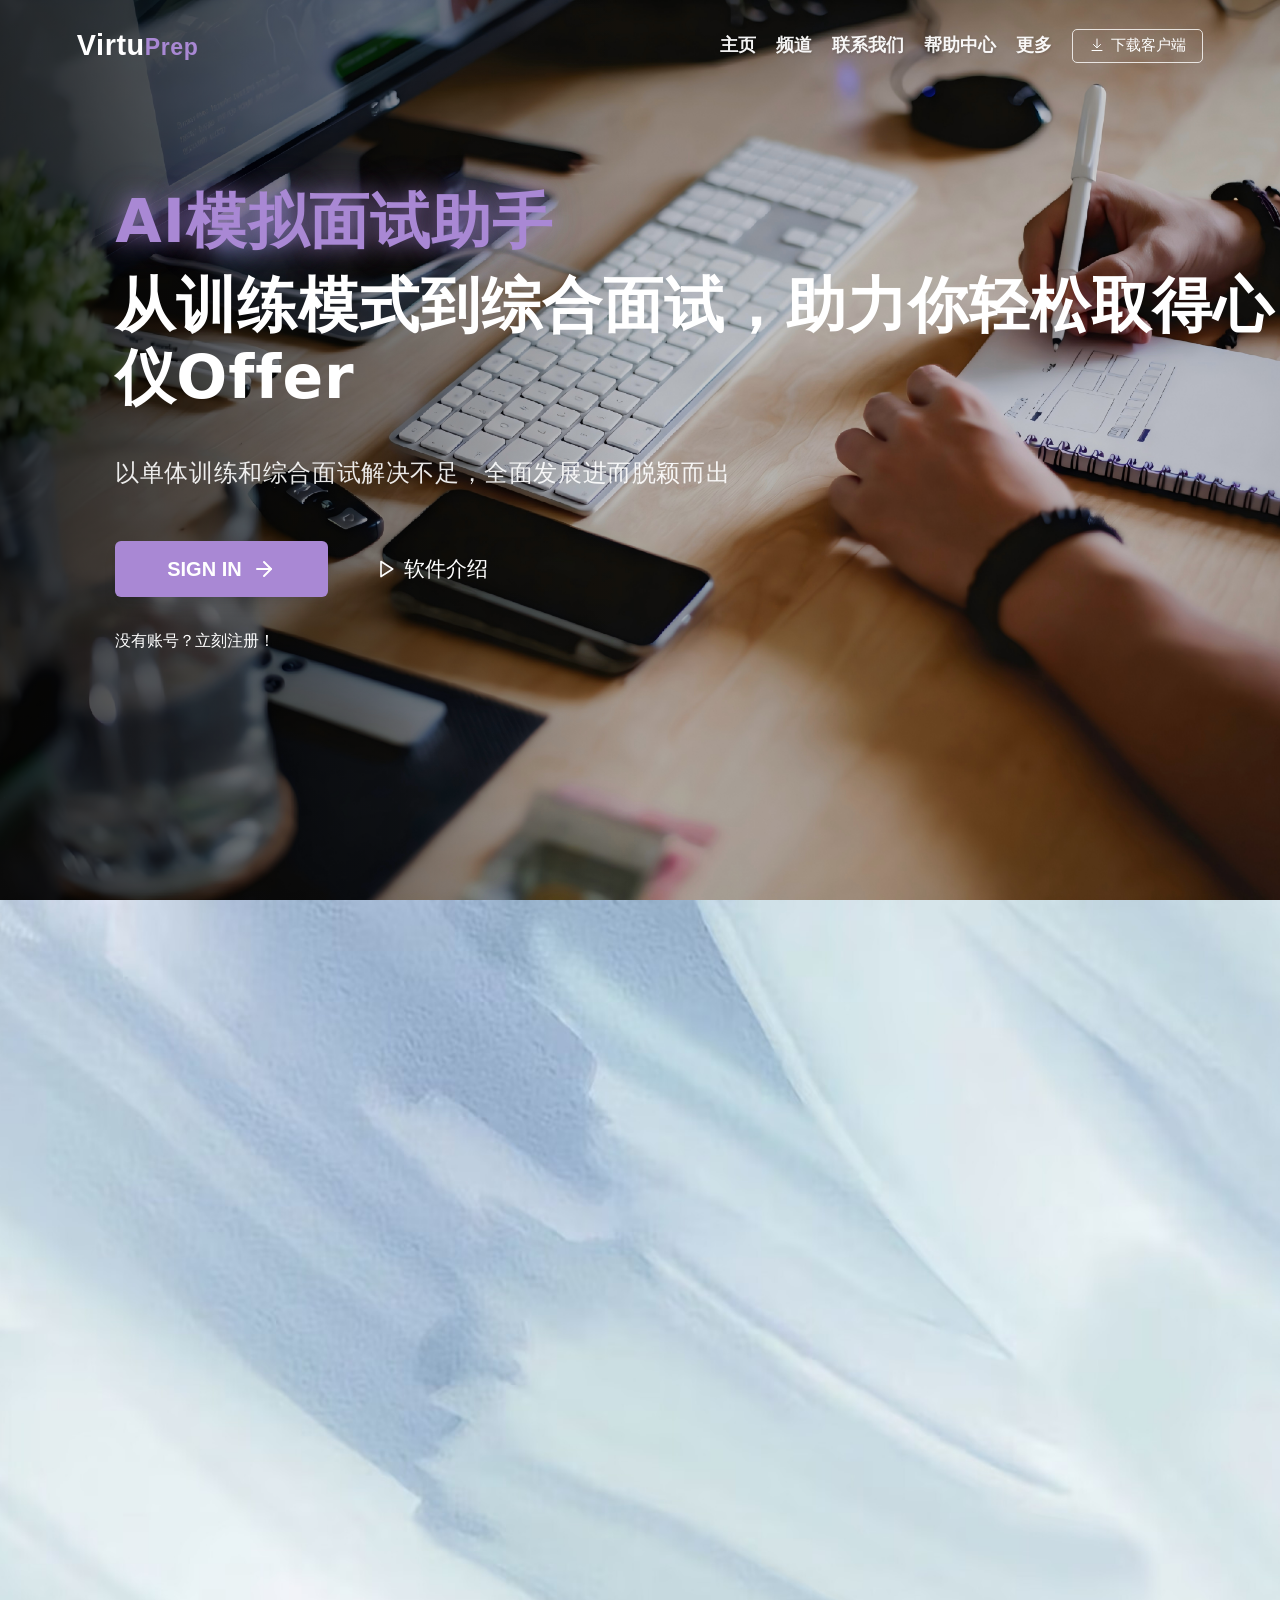
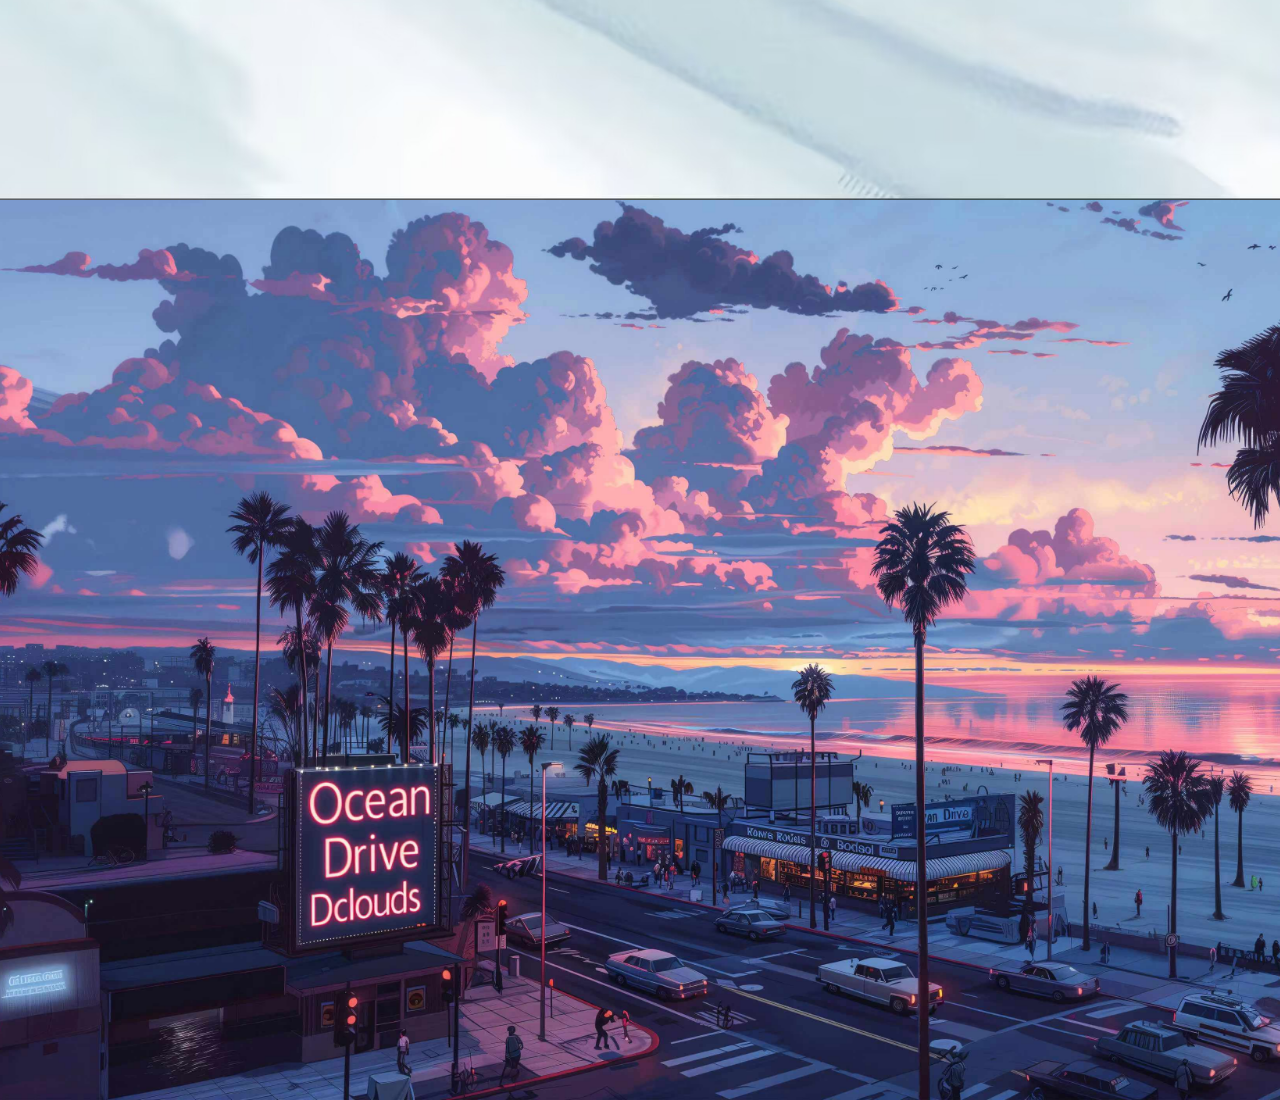
==== commit 5f916879: "123 123" ====
--- a/login-page/login.html
+++ b/login-page/login.html
@@ -3,8 +3,9 @@
 <head>
   <meta charset="utf-8">
   <meta name="viewport" content="width=device-width, initial-scale=1">
-  <title>鹅来面</title>
-  <link rel="preload" as="image" href="../static/images/根据图片生成视频(1)(1).png">
+  <title>Virtu Prep</title>
+  <link rel="icon" href="../static/images/custom_favicon.png" type="image/png">
+  <link rel="preload" as="image" href="../static/images/hero_bg.png">
   <link rel="stylesheet" href="login.css">
 </head>
 <body class="page page--login">
@@ -12,7 +13,7 @@
 
   <header class="header">
     <div class="header__inner">
-      <div class="brand">Apex<span class="logo-secondary">Template</span></div>
+      <div class="brand">Virtu<span class="logo-secondary">Prep</span></div>
       <nav class="nav" aria-label="主导航">
         <ul class="nav__list">
           <li class="nav__item"><a class="nav__link" href="#">主页</a></li>
--- a/login-page/login.css
+++ b/login-page/login.css
@@ -20,7 +20,7 @@
   position: absolute;
   inset: 0;
   z-index: -1;
-  background-image: url("../static/images/根据图片生成视频(1)(1).png");
+  background-image: url("../static/images/hero_bg.png");
   background-size: cover;
   background-position: center center;
   background-repeat: no-repeat;
@@ -319,7 +319,7 @@
 }
 
 .scroll-background.lazy-loaded {
-  background-image: url("../static/images/FF614036F16DA37A6AE159D0ECF5AD01.jpg");
+  background-image: url("../static/images/scroll_bg.jpg");
 }
 
 /* Animation Classes */
@@ -351,9 +351,7 @@
 }
 
 .bg.bg-animate::after {
-  width: 0; /* 宽度变0，从左到右擦除？不，原样式 left:0 width:50vw */
-  /* 如果要从右向左擦除，即左边不动，右边收缩。width 变 0 即可。 */
-  /* 原始：left:0, width: 50vw. 变 width:0 -> 向左收缩。符合 "从右向左执行线性擦除" */
+  width: 0;
 }
 
 /* Login Overlay & Card - Pixel Perfect Implementation */
@@ -503,7 +501,7 @@
 }
 
 .toggle-switch input:checked + .toggle-slider {
-  background: #22C45F; /* Active green */
+  background: #A988D4; /* Active Purple (Same as button) */
 }
 
 .toggle-switch input:checked + .toggle-slider::before {
@@ -600,7 +598,7 @@
 }
 
 .scroll-background-2.lazy-loaded {
-  background-image: url("../static/images/【哲风壁纸】2024-10-23 19_59_25(1).png");
+  background-image: url("../static/images/scroll_bg_2.png");
 }
 
 /* 返回顶部按钮 */
